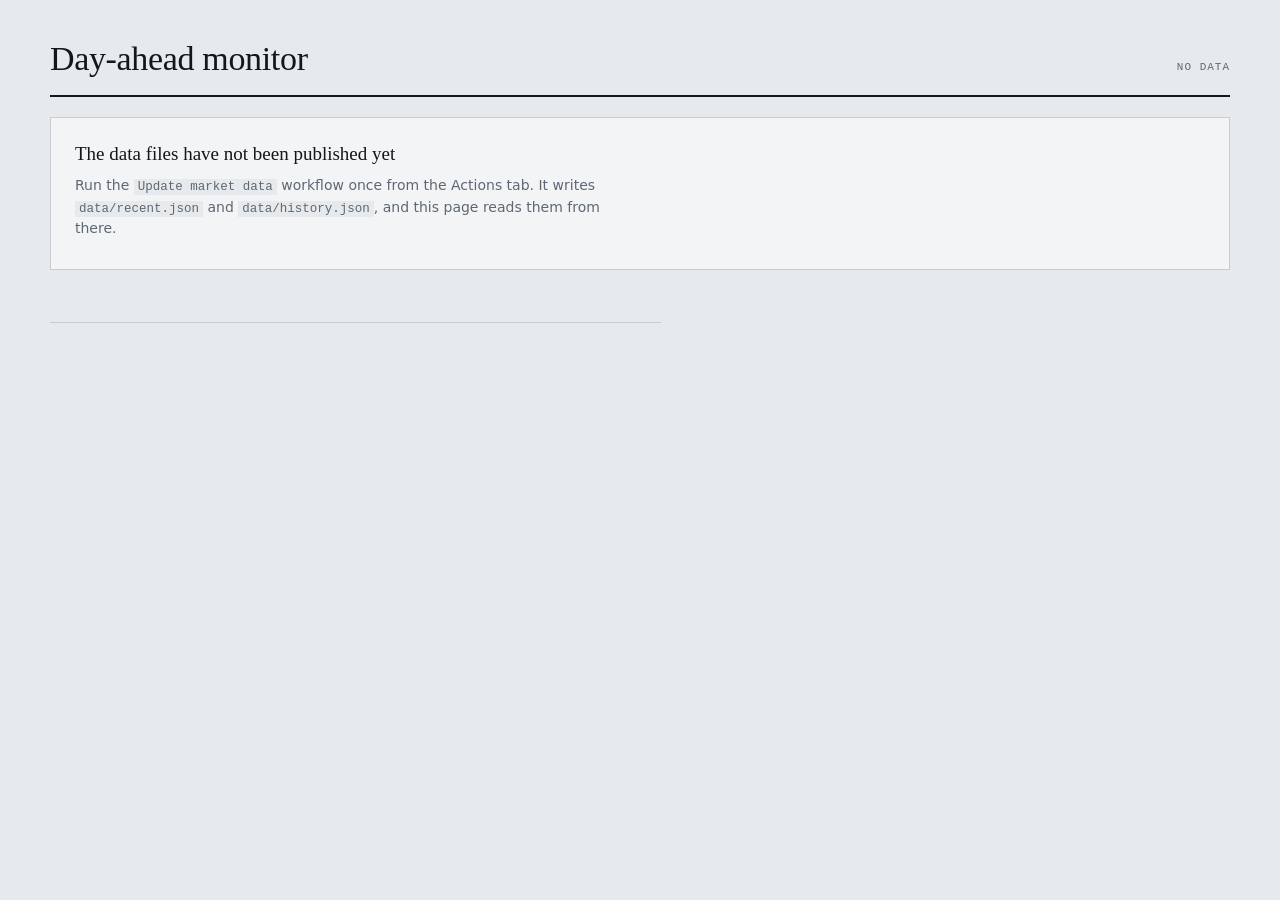
==== index.html @ 09de305c "Add files via upload" ====
<!DOCTYPE html>
<html lang="en">
<head>
<meta charset="utf-8">
<meta name="viewport" content="width=device-width, initial-scale=1">
<meta name="robots" content="noindex, nofollow">
<title>Day-ahead monitor</title>
<style>
  :root {
    --paper:    #E7EAEC;
    --card:     #F2F4F5;
    --ink:      #12171E;
    --muted:    #5D6874;
    --rule:     #C6CCD1;
    --charge:   #0B5D57;
    --discharge:#B8552A;
    --focus:    #1F4E8C;

    --serif: "Iowan Old Style", "Charter", "Palatino Linotype", Palatino, Georgia, serif;
    --sans: system-ui, -apple-system, "Segoe UI", Roboto, Helvetica, Arial, sans-serif;
    --mono: ui-monospace, SFMono-Regular, "SF Mono", Menlo, Consolas, "Liberation Mono", monospace;
  }

  * { box-sizing: border-box; }

  body {
    margin: 0;
    padding: 0 24px 64px;
    background: var(--paper);
    color: var(--ink);
    font-family: var(--sans);
    font-size: 15px;
    line-height: 1.5;
    -webkit-font-smoothing: antialiased;
  }

  .wrap { max-width: 1180px; margin: 0 auto; }

  /* ---------- masthead ---------- */
  .masthead {
    display: flex;
    flex-wrap: wrap;
    align-items: baseline;
    justify-content: space-between;
    gap: 12px;
    padding: 40px 0 18px;
    border-bottom: 2px solid var(--ink);
  }
  .masthead h1 {
    font-family: var(--serif);
    font-weight: 400;
    font-size: 34px;
    line-height: 1.1;
    letter-spacing: -0.01em;
    margin: 0;
  }
  .stamp {
    font-family: var(--mono);
    font-size: 11px;
    letter-spacing: 0.09em;
    text-transform: uppercase;
    color: var(--muted);
    text-align: right;
  }

  /* ---------- section headers ---------- */
  .band {
    display: flex;
    flex-wrap: wrap;
    align-items: baseline;
    justify-content: space-between;
    gap: 16px;
    margin: 44px 0 4px;
  }
  .band h2 {
    font-family: var(--mono);
    font-size: 11px;
    font-weight: 600;
    letter-spacing: 0.16em;
    text-transform: uppercase;
    color: var(--muted);
    margin: 0;
  }
  .band .note { font-size: 12.5px; color: var(--muted); }
  .band + .rule { border-top: 1px solid var(--rule); margin-bottom: 20px; }

  /* ---------- day strips: the centrepiece ---------- */
  .daynav {
    display: flex;
    align-items: center;
    gap: 8px;
    font-family: var(--mono);
    font-size: 12px;
  }
  button {
    font: inherit;
    color: var(--ink);
    background: var(--card);
    border: 1px solid var(--rule);
    border-radius: 2px;
    padding: 3px 9px;
    cursor: pointer;
  }
  button:hover:not(:disabled) { border-color: var(--ink); }
  button:disabled { opacity: 0.35; cursor: default; }
  button:focus-visible { outline: 2px solid var(--focus); outline-offset: 1px; }
  button[aria-pressed="true"] { background: var(--ink); color: var(--paper); border-color: var(--ink); }

  .strips { display: flex; flex-direction: column; gap: 2px; }

  .hourscale {
    display: grid;
    grid-template-columns: 132px 1fr 250px;
    gap: 14px;
    align-items: end;
    font-family: var(--mono);
    font-size: 9.5px;
    color: var(--muted);
    margin-bottom: 3px;
  }
  .hourscale .ticks { display: grid; grid-template-columns: repeat(24, 1fr); }
  .hourscale .ticks span { text-align: left; }

  .strip {
    display: grid;
    grid-template-columns: 132px 1fr 250px;
    gap: 14px;
    align-items: center;
  }
  .strip .zone {
    font-family: var(--serif);
    font-size: 15px;
    line-height: 1.15;
    text-align: right;
  }
  .strip .zone small {
    display: block;
    font-family: var(--mono);
    font-size: 9.5px;
    letter-spacing: 0.08em;
    color: var(--muted);
    text-transform: uppercase;
  }
  .hours { display: grid; grid-template-columns: repeat(24, 1fr); gap: 1px; height: 40px; }
  .hr { position: relative; }
  .hr::after {
    content: "";
    position: absolute;
    left: 50%;
    transform: translateX(-50%);
    bottom: 2px;
    width: 0; height: 0;
    border-left: 3.5px solid transparent;
    border-right: 3.5px solid transparent;
  }
  .hr.charge::after  { border-bottom: 5px solid var(--charge); }
  .hr.discharge::after { border-top: 5px solid var(--discharge); bottom: auto; top: 2px; }

  .figures {
    display: grid;
    grid-template-columns: repeat(3, 1fr);
    gap: 10px;
    font-family: var(--mono);
    font-size: 13px;
  }
  .figures div { text-align: right; }
  .figures span {
    display: block;
    font-size: 8.5px;
    letter-spacing: 0.09em;
    text-transform: uppercase;
    color: var(--muted);
  }
  .neg { color: var(--charge); }

  .legend {
    display: flex;
    flex-wrap: wrap;
    gap: 18px;
    align-items: center;
    margin-top: 16px;
    font-family: var(--mono);
    font-size: 10.5px;
    letter-spacing: 0.05em;
    color: var(--muted);
  }
  .ramp { display: flex; align-items: center; gap: 7px; }
  .ramp i { display: block; width: 132px; height: 9px; }
  .mark { display: inline-block; width: 0; height: 0; border-left: 3.5px solid transparent; border-right: 3.5px solid transparent; vertical-align: 1px; margin-right: 4px; }
  .mark.c { border-bottom: 5px solid var(--charge); }
  .mark.d { border-top: 5px solid var(--discharge); }

  /* ---------- trend ---------- */
  .controls { display: flex; flex-wrap: wrap; gap: 6px; }
  .chartbox { position: relative; }
  svg { display: block; width: 100%; height: auto; }
  .gridline { stroke: var(--rule); stroke-width: 1; }
  .axis { font-family: var(--mono); font-size: 10px; fill: var(--muted); }
  .series { fill: none; stroke-width: 1.6; stroke-linejoin: round; stroke-linecap: round; }
  .zonekeys { display: flex; flex-wrap: wrap; gap: 14px; margin-top: 10px; font-family: var(--mono); font-size: 11px; }
  .zonekeys button { display: flex; align-items: center; gap: 6px; background: none; border: none; padding: 2px 0; color: var(--muted); }
  .zonekeys button[aria-pressed="true"] { color: var(--ink); background: none; }
  .zonekeys i { width: 14px; height: 3px; border-radius: 2px; display: block; }
  .zonekeys button[aria-pressed="false"] i { opacity: 0.25; }

  /* ---------- table ---------- */
  table { width: 100%; border-collapse: collapse; font-family: var(--mono); font-size: 12.5px; }
  th, td { padding: 7px 10px; text-align: right; border-bottom: 1px solid var(--rule); white-space: nowrap; }
  th {
    font-size: 9px; font-weight: 600; letter-spacing: 0.09em;
    text-transform: uppercase; color: var(--muted); border-bottom: 1px solid var(--ink);
  }
  th:first-child, td:first-child { text-align: left; font-family: var(--serif); font-size: 14px; }
  tbody tr:hover { background: var(--card); }
  .scroll { overflow-x: auto; }

  /* ---------- states + footer ---------- */
  .msg {
    border: 1px solid var(--rule);
    background: var(--card);
    padding: 22px 24px;
    margin-top: 20px;
  }
  .msg h3 { font-family: var(--serif); font-weight: 400; font-size: 19px; margin: 0 0 6px; }
  .msg p { margin: 0 0 8px; color: var(--muted); font-size: 14px; max-width: 62ch; }
  .msg code { font-family: var(--mono); font-size: 12.5px; background: var(--paper); padding: 1px 4px; }

  footer {
    margin-top: 52px; padding-top: 16px;
    border-top: 1px solid var(--rule);
    font-size: 12px; color: var(--muted); max-width: 80ch;
  }
  footer p { margin: 0 0 6px; }

  @media (max-width: 860px) {
    .hourscale, .strip { grid-template-columns: 92px 1fr; }
    .figures { grid-column: 1 / -1; grid-template-columns: repeat(3, 1fr); }
    .hourscale .ticks { grid-column: 2; }
    .masthead h1 { font-size: 26px; }
  }
  @media (prefers-reduced-motion: reduce) { * { transition: none !important; } }
</style>
</head>
<body>
<div class="wrap">

  <header class="masthead">
    <h1>Day-ahead monitor</h1>
    <div class="stamp" id="stamp">Loading</div>
  </header>

  <div id="app"></div>

  <section id="today" hidden>
    <div class="band">
      <h2>The shape of the day</h2>
      <div class="daynav">
        <button id="prev" type="button">Earlier</button>
        <strong id="daylabel"></strong>
        <button id="next" type="button">Later</button>
      </div>
    </div>
    <div class="rule"></div>
    <div class="hourscale">
      <div></div>
      <div class="ticks" id="ticks"></div>
      <div></div>
    </div>
    <div class="strips" id="strips"></div>
    <div class="legend">
      <div class="ramp"><i id="ramp"></i></div>
      <span id="ramplabel"></span>
      <span><i class="mark c"></i>Charging hour</span>
      <span><i class="mark d"></i>Discharging hour</span>
    </div>
  </section>

  <section id="trendsection" hidden>
    <div class="band">
      <h2>Trend</h2>
      <div class="controls" id="metrics"></div>
    </div>
    <div class="rule"></div>
    <div class="chartbox"><svg id="chart" viewBox="0 0 1000 340" preserveAspectRatio="xMidYMid meet" role="img" aria-label="Trend chart"></svg></div>
    <div class="zonekeys" id="zonekeys"></div>
  </section>

  <section id="tablesection" hidden>
    <div class="band">
      <h2>Settled figures</h2>
      <div class="note" id="tablenote"></div>
    </div>
    <div class="rule"></div>
    <div class="scroll"><table>
      <thead><tr>
        <th>Market</th><th>Base</th><th>Peak</th><th>Off-peak</th>
        <th>Min</th><th>Max</th><th>Range</th><th>Top 2h less bottom 2h</th>
        <th>Volatility</th><th>Negative hours</th><th>Arbitrage</th><th>Cycles</th>
      </tr></thead>
      <tbody id="tbody"></tbody>
    </table></div>
  </section>

  <footer id="footer"></footer>
</div>

<script>
"use strict";

/* Palette for prices. Anchored on values that mean something in this market:
   below zero, the sand band around typical European baseload, and the upper
   reaches where storage earns its return. */
const STOPS = [
  [-60, [ 8,  70,  66]],
  [  0, [ 46, 131, 122]],
  [ 40, [168, 196, 186]],
  [ 70, [220, 213, 196]],
  [110, [217, 154,  60]],
  [180, [184,  85,  42]],
  [300, [126,  39,  23]]
];

function priceColour(v) {
  if (v <= STOPS[0][0]) return rgb(STOPS[0][1]);
  if (v >= STOPS[STOPS.length - 1][0]) return rgb(STOPS[STOPS.length - 1][1]);
  for (let i = 0; i < STOPS.length - 1; i++) {
    const [a, ca] = STOPS[i], [b, cb] = STOPS[i + 1];
    if (v >= a && v <= b) {
      const t = (v - a) / (b - a);
      return rgb(ca.map((c, j) => Math.round(c + t * (cb[j] - c))));
    }
  }
  return rgb(STOPS[3][1]);
}
const rgb = (c) => `rgb(${c[0]},${c[1]},${c[2]})`;

/* Line colours for the trend chart: distinguishable, and none of them competing
   with the charge and discharge markers. */
const LINES = ["#12171E", "#B8552A", "#0B5D57", "#1F4E8C", "#8A6D2F", "#6B3A6B", "#3F7A3F", "#9A2B3F"];

const METRICS = [
  { id: "arb_revenue", label: "Arbitrage revenue", unit: "EUR/MW/day", dp: 0 },
  { id: "spread",      label: "Daily range",       unit: "EUR/MWh",    dp: 0 },
  { id: "spread_2h",   label: "Top 2h less bottom 2h", unit: "EUR/MWh", dp: 0 },
  { id: "base",        label: "Baseload",          unit: "EUR/MWh",    dp: 1 },
  { id: "volatility",  label: "Volatility",        unit: "EUR/MWh",    dp: 1 },
  { id: "negative_hours", label: "Negative hours", unit: "hours",      dp: 0 }
];

let HISTORY = null, LATEST = null, FIELDS = [];
let dates = [], cursor = 0;
let metric = METRICS[0].id;
let active = new Set();

const $ = (id) => document.getElementById(id);
const fmt = (v, dp = 0) =>
  (v === null || v === undefined) ? "—" : Number(v).toLocaleString("en-GB",
    { minimumFractionDigits: dp, maximumFractionDigits: dp });

function fail(title, body) {
  $("stamp").textContent = "No data";
  $("app").innerHTML =
    `<div class="msg"><h3>${title}</h3><p>${body}</p></div>`;
}

async function load() {
  let recent, history;
  try {
    [recent, history] = await Promise.all([
      fetch("data/recent.json?v=" + Date.now()).then((r) => r.json()),
      fetch("data/history.json?v=" + Date.now()).then((r) => r.json())
    ]);
  } catch (err) {
    fail("The data files have not been published yet",
      "Run the <code>Update market data</code> workflow once from the Actions tab. " +
      "It writes <code>data/recent.json</code> and <code>data/history.json</code>, " +
      "and this page reads them from there.");
    return;
  }

  LATEST = recent;
  HISTORY = history;
  FIELDS = history.fields || [];
  dates = Object.keys(recent.days || {}).filter((d) => Object.keys(recent.days[d]).length).sort();

  if (!dates.length) {
    fail("No days collected yet",
      "The workflow ran but returned nothing. Check the run log in the Actions tab: " +
      "the usual cause is a token that has not been activated for API access yet.");
    return;
  }

  cursor = dates.length - 1;
  active = new Set(LATEST.zones.map((z) => z.id));

  buildMetricButtons();
  buildZoneKeys();
  buildTicks();
  renderStamp();
  renderDay();
  renderTrend();
  renderFooter();

  ["today", "trendsection", "tablesection"].forEach((id) => ($(id).hidden = false));
}

function zoneLabel(id) {
  const z = (LATEST.zones || []).find((z) => z.id === id);
  return z ? z.label : id;
}

function renderStamp() {
  const t = new Date(LATEST.generated_utc);
  $("stamp").innerHTML =
    `Day-ahead auction, hourly<br>Collected ${t.toLocaleString("en-GB",
      { day: "2-digit", month: "short", year: "numeric", hour: "2-digit", minute: "2-digit", timeZone: "UTC" })} UTC`;
}

function buildTicks() {
  $("ticks").innerHTML = Array.from({ length: 24 },
    (_, h) => `<span>${h % 6 === 0 ? String(h).padStart(2, "0") : ""}</span>`).join("");
}

/* ---------- the day ---------- */
function renderDay() {
  const key = dates[cursor];
  const day = LATEST.days[key];
  const d = new Date(key + "T12:00:00Z");

  $("daylabel").textContent = d.toLocaleDateString("en-GB",
    { weekday: "short", day: "2-digit", month: "short", year: "numeric", timeZone: "UTC" });
  $("prev").disabled = cursor === 0;
  $("next").disabled = cursor === dates.length - 1;

  const all = [];
  Object.values(day).forEach((m) => all.push(...m.prices));
  const lo = Math.min(...all), hi = Math.max(...all);

  $("strips").innerHTML = (LATEST.zones || [])
    .filter((z) => day[z.id])
    .map((z) => {
      const m = day[z.id];
      const charge = new Set(m.charge_hours || []);
      const discharge = new Set(m.discharge_hours || []);
      const cells = m.prices.map((p, h) => {
        const cls = charge.has(h) ? " charge" : discharge.has(h) ? " discharge" : "";
        return `<div class="hr${cls}" style="background:${priceColour(p)}" title="${String(h).padStart(2, "0")}:00 · ${fmt(p, 1)} EUR/MWh"></div>`;
      }).join("");
      return `<div class="strip">
        <div class="zone">${z.label}<small>${z.id.replace(/_/g, "-")}</small></div>
        <div class="hours">${cells}</div>
        <div class="figures">
          <div><span>Base</span>${fmt(m.base, 1)}</div>
          <div><span>Range</span>${fmt(m.spread, 0)}</div>
          <div><span>Arbitrage</span>${fmt(m.arb_revenue, 0)}</div>
        </div>
      </div>`;
    }).join("");

  const ramp = STOPS.map(([v, c]) =>
    `${rgb(c)} ${Math.max(0, Math.min(100, ((v - STOPS[0][0]) / (STOPS[STOPS.length - 1][0] - STOPS[0][0])) * 100))}%`).join(", ");
  $("ramp").style.background = `linear-gradient(90deg, ${ramp})`;
  $("ramplabel").textContent = `−60 to 300 EUR/MWh · this day ${fmt(lo, 0)} to ${fmt(hi, 0)}`;

  renderTable(day);
}

function renderTable(day) {
  $("tablenote").textContent =
    `${LATEST.assumptions.duration_h} hour battery, ` +
    `${Math.round(LATEST.assumptions.round_trip_efficiency * 100)} per cent round trip, ` +
    `peak ${LATEST.assumptions.peak_definition}`;

  $("tbody").innerHTML = (LATEST.zones || [])
    .filter((z) => day[z.id])
    .map((z) => {
      const m = day[z.id];
      const neg = m.negative_hours > 0 ? ' class="neg"' : "";
      return `<tr>
        <td>${z.label}</td>
        <td>${fmt(m.base, 1)}</td><td>${fmt(m.peak, 1)}</td><td>${fmt(m.offpeak, 1)}</td>
        <td>${fmt(m.min, 1)}</td><td>${fmt(m.max, 1)}</td><td>${fmt(m.spread, 1)}</td>
        <td>${fmt(m.spread_2h, 1)}</td><td>${fmt(m.volatility, 1)}</td>
        <td${neg}>${m.negative_hours}</td>
        <td>${fmt(m.arb_revenue, 0)}</td><td>${fmt(m.cycles, 2)}</td>
      </tr>`;
    }).join("");
}

/* ---------- trend ---------- */
function buildMetricButtons() {
  $("metrics").innerHTML = METRICS.map((m) =>
    `<button type="button" data-metric="${m.id}" aria-pressed="${m.id === metric}">${m.label}</button>`).join("");
  $("metrics").addEventListener("click", (e) => {
    const b = e.target.closest("button");
    if (!b) return;
    metric = b.dataset.metric;
    [...$("metrics").children].forEach((c) => c.setAttribute("aria-pressed", c.dataset.metric === metric));
    renderTrend();
  });
}

function buildZoneKeys() {
  $("zonekeys").innerHTML = (LATEST.zones || []).map((z, i) =>
    `<button type="button" data-zone="${z.id}" aria-pressed="true">
       <i style="background:${LINES[i % LINES.length]}"></i>${z.label}</button>`).join("");
  $("zonekeys").addEventListener("click", (e) => {
    const b = e.target.closest("button");
    if (!b) return;
    const id = b.dataset.zone;
    if (active.has(id)) active.delete(id); else active.add(id);
    b.setAttribute("aria-pressed", active.has(id));
    renderTrend();
  });
}

function renderTrend() {
  const meta = METRICS.find((m) => m.id === metric);
  const W = 1000, H = 340, L = 58, R = 16, T = 16, B = 30;
  const window = Object.keys(HISTORY.days || {}).sort().slice(-540);
  const svg = $("chart");

  const rows = (LATEST.zones || [])
    .map((z, i) => ({
      id: z.id,
      colour: LINES[i % LINES.length],
      points: window.map((d, x) => {
        const row = (HISTORY.days[d] || {})[z.id];
        if (!row) return null;
        const v = row[FIELDS.indexOf(metric)];
        return (v === undefined || v === null) ? null : [x, v];
      })
    }))
    .filter((r) => active.has(r.id));

  const values = rows.flatMap((r) => r.points.filter(Boolean).map((p) => p[1]));
  if (!values.length) {
    svg.innerHTML = `<text x="${W / 2}" y="${H / 2}" text-anchor="middle" class="axis">Select a market to plot</text>`;
    return;
  }

  let lo = Math.min(0, Math.min(...values));
  let hi = Math.max(...values);
  if (hi === lo) hi = lo + 1;
  const pad = (hi - lo) * 0.08;
  hi += pad; if (lo < 0) lo -= pad;

  const px = (x) => L + (window.length <= 1 ? 0 : (x / (window.length - 1)) * (W - L - R));
  const py = (v) => T + (1 - (v - lo) / (hi - lo)) * (H - T - B);

  let out = "";
  for (let i = 0; i <= 4; i++) {
    const v = lo + (i / 4) * (hi - lo), y = py(v);
    out += `<line class="gridline" x1="${L}" y1="${y.toFixed(1)}" x2="${W - R}" y2="${y.toFixed(1)}"${v === 0 ? ' stroke-width="1.6"' : ""}/>`;
    out += `<text class="axis" x="${L - 8}" y="${(y + 3.5).toFixed(1)}" text-anchor="end">${fmt(v, meta.dp)}</text>`;
  }

  const every = Math.max(1, Math.round(window.length / 7));
  window.forEach((d, x) => {
    if (x % every && x !== window.length - 1) return;
    out += `<text class="axis" x="${px(x).toFixed(1)}" y="${H - 10}" text-anchor="middle">${
      new Date(d + "T12:00:00Z").toLocaleDateString("en-GB", { day: "2-digit", month: "short", timeZone: "UTC" })}</text>`;
  });

  rows.forEach((r) => {
    let path = "", pen = false;
    r.points.forEach((p) => {
      if (!p) { pen = false; return; }
      path += `${pen ? "L" : "M"}${px(p[0]).toFixed(1)} ${py(p[1]).toFixed(1)} `;
      pen = true;
    });
    if (path) out += `<path class="series" d="${path.trim()}" stroke="${r.colour}"/>`;
  });

  svg.innerHTML = out;
  svg.setAttribute("aria-label",
    `${meta.label} in ${meta.unit} across ${rows.length} markets over the last ${window.length} days`);
}

function renderFooter() {
  const a = LATEST.assumptions;
  $("footer").innerHTML = `
    <p><strong>Arbitrage revenue</strong> is the profit a ${a.duration_h} hour battery would have earned
    trading that day's day-ahead curve with perfect foresight, at ${Math.round(a.round_trip_efficiency * 100)}
    per cent round-trip efficiency and a limit of two full cycles, starting and finishing empty.
    It is an upper bound on day-ahead arbitrage alone: it excludes ancillary services, intraday trading,
    imbalance exposure, degradation and every cost of running the asset.</p>
    <p>Prices are settled day-ahead auction results from the ENTSO-E Transparency Platform, averaged to
    local clock hours. Where a market clears in quarter-hour periods, those are averaged up, which
    understates what a battery could capture within the hour.</p>
    <p>Collected once daily. Indicative figures for orientation, not a valuation or a trading input.</p>`;
}

$("prev").addEventListener("click", () => { if (cursor > 0) { cursor--; renderDay(); } });
$("next").addEventListener("click", () => { if (cursor < dates.length - 1) { cursor++; renderDay(); } });
document.addEventListener("keydown", (e) => {
  if (e.target.tagName === "BUTTON") return;
  if (e.key === "ArrowLeft" && cursor > 0) { cursor--; renderDay(); }
  if (e.key === "ArrowRight" && cursor < dates.length - 1) { cursor++; renderDay(); }
});

load();
</script>
</body>
</html>
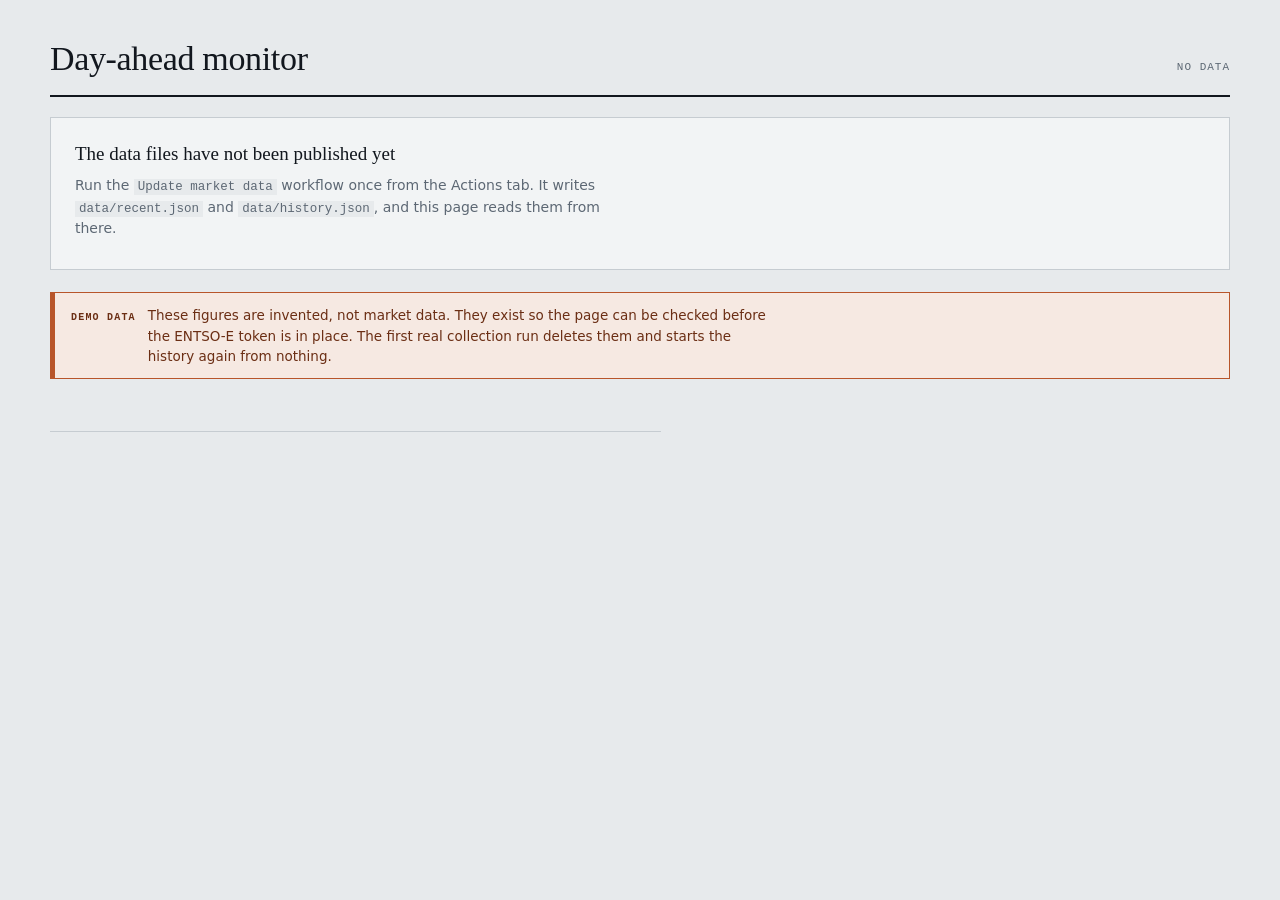
==== commit e950599e: "Add files via upload" ====
--- a/index.html
+++ b/index.html
@@ -214,6 +214,22 @@
   tbody tr:hover { background: var(--card); }
   .scroll { overflow-x: auto; }
 
+  .demo {
+    display: flex; gap: 12px; align-items: baseline;
+    border: 1px solid #B8552A;
+    border-left-width: 5px;
+    background: #F6E9E2;
+    color: #6B2E14;
+    padding: 12px 16px;
+    margin-top: 22px;
+    font-size: 13.5px;
+  }
+  .demo strong {
+    font-family: var(--mono); font-size: 10px; font-weight: 600;
+    letter-spacing: 0.12em; text-transform: uppercase; white-space: nowrap;
+  }
+  .demo p { margin: 0; max-width: 72ch; }
+
   /* ---------- states + footer ---------- */
   .msg {
     border: 1px solid var(--rule);
@@ -250,6 +266,12 @@
   </header>
 
   <div id="app"></div>
+  <div id="demo" class="demo" hidden>
+    <strong>Demo data</strong>
+    <p>These figures are invented, not market data. They exist so the page can be
+    checked before the ENTSO-E token is in place. The first real collection run
+    deletes them and starts the history again from nothing.</p>
+  </div>
 
   <section id="today" hidden>
     <div class="band">
@@ -393,6 +415,11 @@
   cursor = dates.length - 1;
   active = new Set(LATEST.zones.map((z) => z.id));
 
+  if (recent.demo || history.demo) {
+    $("demo").hidden = false;
+    document.title = "DEMO DATA \u00b7 Day-ahead monitor";
+  }
+
   buildMetricButtons();
   buildZoneKeys();
   buildTicks();
@@ -412,7 +439,8 @@
 function renderStamp() {
   const t = new Date(LATEST.generated_utc);
   $("stamp").innerHTML =
-    `Day-ahead auction, hourly<br>Collected ${t.toLocaleString("en-GB",
+    `${LATEST.demo ? "Invented figures, not market data" : "Day-ahead auction, hourly"}<br>${
+      LATEST.demo ? "Generated" : "Collected"} ${t.toLocaleString("en-GB",
       { day: "2-digit", month: "short", year: "numeric", hour: "2-digit", minute: "2-digit", timeZone: "UTC" })} UTC`;
 }
 
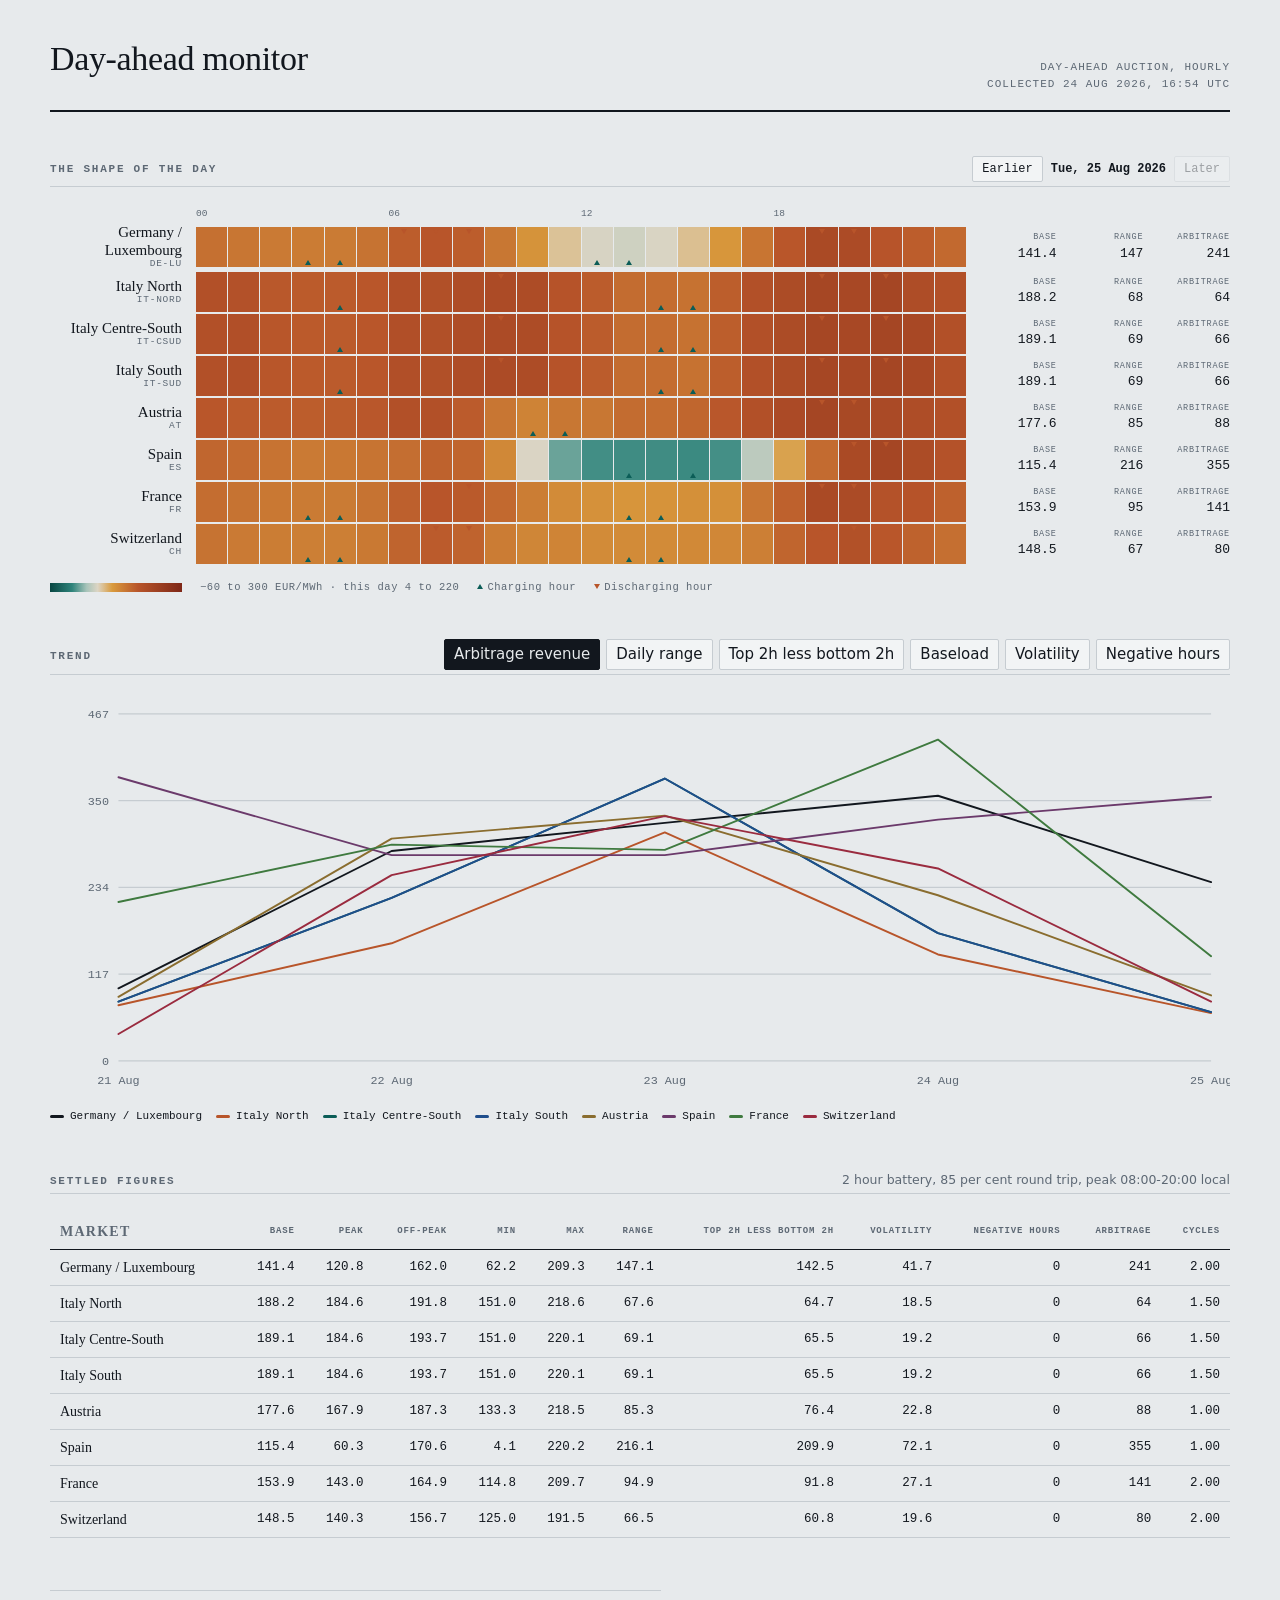
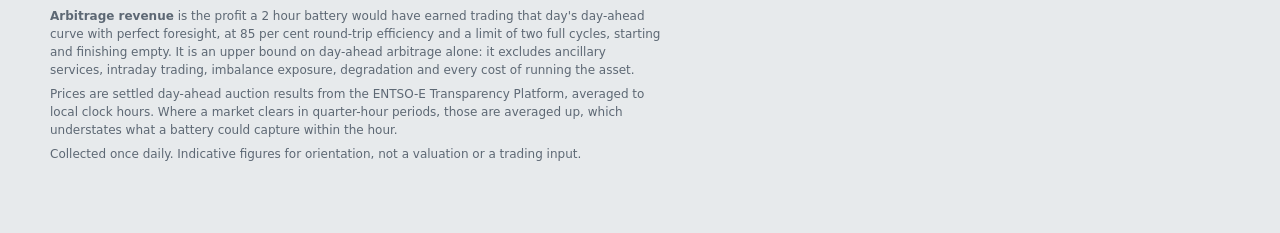
==== commit eca4d512: "Update index.html" ====
--- a/index.html
+++ b/index.html
@@ -22,7 +22,7 @@
   }
 
   * { box-sizing: border-box; }
-
+  [hidden] { display: none !important; }
   body {
     margin: 0;
     padding: 0 24px 64px;
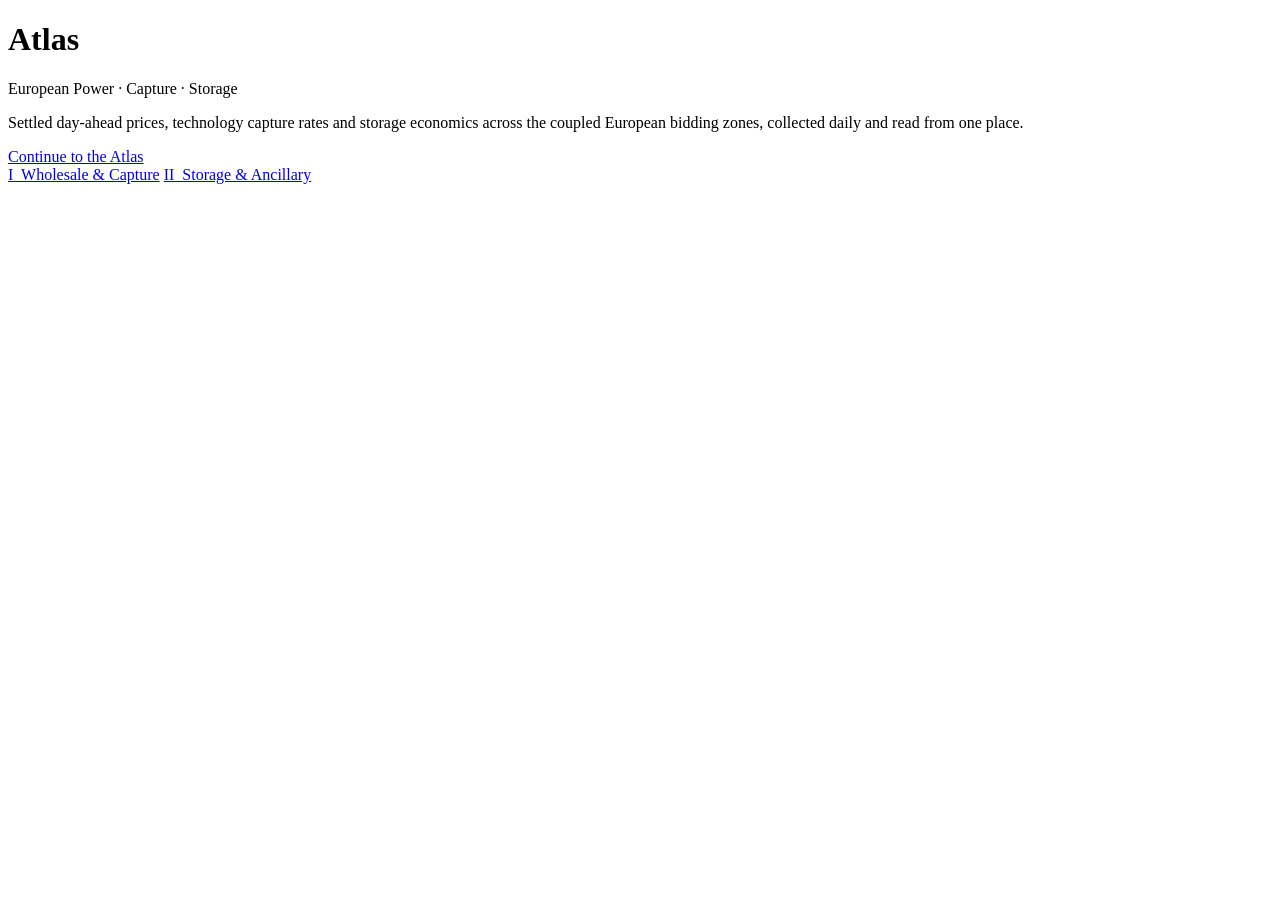
==== commit 01394a84: "Add files via upload" ====
--- a/index.html
+++ b/index.html
@@ -4,630 +4,26 @@
 <meta charset="utf-8">
 <meta name="viewport" content="width=device-width, initial-scale=1">
 <meta name="robots" content="noindex, nofollow">
-<title>Day-ahead monitor</title>
-<style>
-  :root {
-    --paper:    #E7EAEC;
-    --card:     #F2F4F5;
-    --ink:      #12171E;
-    --muted:    #5D6874;
-    --rule:     #C6CCD1;
-    --charge:   #0B5D57;
-    --discharge:#B8552A;
-    --focus:    #1F4E8C;
-
-    --serif: "Iowan Old Style", "Charter", "Palatino Linotype", Palatino, Georgia, serif;
-    --sans: system-ui, -apple-system, "Segoe UI", Roboto, Helvetica, Arial, sans-serif;
-    --mono: ui-monospace, SFMono-Regular, "SF Mono", Menlo, Consolas, "Liberation Mono", monospace;
-  }
-
-  * { box-sizing: border-box; }
-  [hidden] { display: none !important; }
-  body {
-    margin: 0;
-    padding: 0 24px 64px;
-    background: var(--paper);
-    color: var(--ink);
-    font-family: var(--sans);
-    font-size: 15px;
-    line-height: 1.5;
-    -webkit-font-smoothing: antialiased;
-  }
-
-  .wrap { max-width: 1180px; margin: 0 auto; }
-
-  /* ---------- masthead ---------- */
-  .masthead {
-    display: flex;
-    flex-wrap: wrap;
-    align-items: baseline;
-    justify-content: space-between;
-    gap: 12px;
-    padding: 40px 0 18px;
-    border-bottom: 2px solid var(--ink);
-  }
-  .masthead h1 {
-    font-family: var(--serif);
-    font-weight: 400;
-    font-size: 34px;
-    line-height: 1.1;
-    letter-spacing: -0.01em;
-    margin: 0;
-  }
-  .stamp {
-    font-family: var(--mono);
-    font-size: 11px;
-    letter-spacing: 0.09em;
-    text-transform: uppercase;
-    color: var(--muted);
-    text-align: right;
-  }
-
-  /* ---------- section headers ---------- */
-  .band {
-    display: flex;
-    flex-wrap: wrap;
-    align-items: baseline;
-    justify-content: space-between;
-    gap: 16px;
-    margin: 44px 0 4px;
-  }
-  .band h2 {
-    font-family: var(--mono);
-    font-size: 11px;
-    font-weight: 600;
-    letter-spacing: 0.16em;
-    text-transform: uppercase;
-    color: var(--muted);
-    margin: 0;
-  }
-  .band .note { font-size: 12.5px; color: var(--muted); }
-  .band + .rule { border-top: 1px solid var(--rule); margin-bottom: 20px; }
-
-  /* ---------- day strips: the centrepiece ---------- */
-  .daynav {
-    display: flex;
-    align-items: center;
-    gap: 8px;
-    font-family: var(--mono);
-    font-size: 12px;
-  }
-  button {
-    font: inherit;
-    color: var(--ink);
-    background: var(--card);
-    border: 1px solid var(--rule);
-    border-radius: 2px;
-    padding: 3px 9px;
-    cursor: pointer;
-  }
-  button:hover:not(:disabled) { border-color: var(--ink); }
-  button:disabled { opacity: 0.35; cursor: default; }
-  button:focus-visible { outline: 2px solid var(--focus); outline-offset: 1px; }
-  button[aria-pressed="true"] { background: var(--ink); color: var(--paper); border-color: var(--ink); }
-
-  .strips { display: flex; flex-direction: column; gap: 2px; }
-
-  .hourscale {
-    display: grid;
-    grid-template-columns: 132px 1fr 250px;
-    gap: 14px;
-    align-items: end;
-    font-family: var(--mono);
-    font-size: 9.5px;
-    color: var(--muted);
-    margin-bottom: 3px;
-  }
-  .hourscale .ticks { display: grid; grid-template-columns: repeat(24, 1fr); }
-  .hourscale .ticks span { text-align: left; }
-
-  .strip {
-    display: grid;
-    grid-template-columns: 132px 1fr 250px;
-    gap: 14px;
-    align-items: center;
-  }
-  .strip .zone {
-    font-family: var(--serif);
-    font-size: 15px;
-    line-height: 1.15;
-    text-align: right;
-  }
-  .strip .zone small {
-    display: block;
-    font-family: var(--mono);
-    font-size: 9.5px;
-    letter-spacing: 0.08em;
-    color: var(--muted);
-    text-transform: uppercase;
-  }
-  .hours { display: grid; grid-template-columns: repeat(24, 1fr); gap: 1px; height: 40px; }
-  .hr { position: relative; }
-  .hr::after {
-    content: "";
-    position: absolute;
-    left: 50%;
-    transform: translateX(-50%);
-    bottom: 2px;
-    width: 0; height: 0;
-    border-left: 3.5px solid transparent;
-    border-right: 3.5px solid transparent;
-  }
-  .hr.charge::after  { border-bottom: 5px solid var(--charge); }
-  .hr.discharge::after { border-top: 5px solid var(--discharge); bottom: auto; top: 2px; }
-
-  .figures {
-    display: grid;
-    grid-template-columns: repeat(3, 1fr);
-    gap: 10px;
-    font-family: var(--mono);
-    font-size: 13px;
-  }
-  .figures div { text-align: right; }
-  .figures span {
-    display: block;
-    font-size: 8.5px;
-    letter-spacing: 0.09em;
-    text-transform: uppercase;
-    color: var(--muted);
-  }
-  .neg { color: var(--charge); }
-
-  .legend {
-    display: flex;
-    flex-wrap: wrap;
-    gap: 18px;
-    align-items: center;
-    margin-top: 16px;
-    font-family: var(--mono);
-    font-size: 10.5px;
-    letter-spacing: 0.05em;
-    color: var(--muted);
-  }
-  .ramp { display: flex; align-items: center; gap: 7px; }
-  .ramp i { display: block; width: 132px; height: 9px; }
-  .mark { display: inline-block; width: 0; height: 0; border-left: 3.5px solid transparent; border-right: 3.5px solid transparent; vertical-align: 1px; margin-right: 4px; }
-  .mark.c { border-bottom: 5px solid var(--charge); }
-  .mark.d { border-top: 5px solid var(--discharge); }
-
-  /* ---------- trend ---------- */
-  .controls { display: flex; flex-wrap: wrap; gap: 6px; }
-  .chartbox { position: relative; }
-  svg { display: block; width: 100%; height: auto; }
-  .gridline { stroke: var(--rule); stroke-width: 1; }
-  .axis { font-family: var(--mono); font-size: 10px; fill: var(--muted); }
-  .series { fill: none; stroke-width: 1.6; stroke-linejoin: round; stroke-linecap: round; }
-  .zonekeys { display: flex; flex-wrap: wrap; gap: 14px; margin-top: 10px; font-family: var(--mono); font-size: 11px; }
-  .zonekeys button { display: flex; align-items: center; gap: 6px; background: none; border: none; padding: 2px 0; color: var(--muted); }
-  .zonekeys button[aria-pressed="true"] { color: var(--ink); background: none; }
-  .zonekeys i { width: 14px; height: 3px; border-radius: 2px; display: block; }
-  .zonekeys button[aria-pressed="false"] i { opacity: 0.25; }
-
-  /* ---------- table ---------- */
-  table { width: 100%; border-collapse: collapse; font-family: var(--mono); font-size: 12.5px; }
-  th, td { padding: 7px 10px; text-align: right; border-bottom: 1px solid var(--rule); white-space: nowrap; }
-  th {
-    font-size: 9px; font-weight: 600; letter-spacing: 0.09em;
-    text-transform: uppercase; color: var(--muted); border-bottom: 1px solid var(--ink);
-  }
-  th:first-child, td:first-child { text-align: left; font-family: var(--serif); font-size: 14px; }
-  tbody tr:hover { background: var(--card); }
-  .scroll { overflow-x: auto; }
-
-  .demo {
-    display: flex; gap: 12px; align-items: baseline;
-    border: 1px solid #B8552A;
-    border-left-width: 5px;
-    background: #F6E9E2;
-    color: #6B2E14;
-    padding: 12px 16px;
-    margin-top: 22px;
-    font-size: 13.5px;
-  }
-  .demo strong {
-    font-family: var(--mono); font-size: 10px; font-weight: 600;
-    letter-spacing: 0.12em; text-transform: uppercase; white-space: nowrap;
-  }
-  .demo p { margin: 0; max-width: 72ch; }
-
-  /* ---------- states + footer ---------- */
-  .msg {
-    border: 1px solid var(--rule);
-    background: var(--card);
-    padding: 22px 24px;
-    margin-top: 20px;
-  }
-  .msg h3 { font-family: var(--serif); font-weight: 400; font-size: 19px; margin: 0 0 6px; }
-  .msg p { margin: 0 0 8px; color: var(--muted); font-size: 14px; max-width: 62ch; }
-  .msg code { font-family: var(--mono); font-size: 12.5px; background: var(--paper); padding: 1px 4px; }
-
-  footer {
-    margin-top: 52px; padding-top: 16px;
-    border-top: 1px solid var(--rule);
-    font-size: 12px; color: var(--muted); max-width: 80ch;
-  }
-  footer p { margin: 0 0 6px; }
-
-  @media (max-width: 860px) {
-    .hourscale, .strip { grid-template-columns: 92px 1fr; }
-    .figures { grid-column: 1 / -1; grid-template-columns: repeat(3, 1fr); }
-    .hourscale .ticks { grid-column: 2; }
-    .masthead h1 { font-size: 26px; }
-  }
-  @media (prefers-reduced-motion: reduce) { * { transition: none !important; } }
-</style>
+<title>Atlas</title>
+<link rel="stylesheet" href="assets/atlas.css">
 </head>
 <body>
-<div class="wrap">
+<main class="front">
+  <div class="rule-w"></div>
+  <h1>Atlas</h1>
+  <p class="sub">European Power &middot; Capture &middot; Storage</p>
+  <div class="rule-w"></div>
 
-  <header class="masthead">
-    <h1>Day-ahead monitor</h1>
-    <div class="stamp" id="stamp">Loading</div>
-  </header>
+  <p class="blurb">Settled day-ahead prices, technology capture rates and storage
+  economics across the coupled European bidding zones, collected daily and read
+  from one place.</p>
 
-  <div id="app"></div>
-  <div id="demo" class="demo" hidden>
-    <strong>Demo data</strong>
-    <p>These figures are invented, not market data. They exist so the page can be
-    checked before the ENTSO-E token is in place. The first real collection run
-    deletes them and starts the history again from nothing.</p>
+  <a class="enter" href="power.html">Continue to the Atlas</a>
+
+  <div class="contents">
+    <a href="power.html">I &nbsp;Wholesale &amp; Capture</a>
+    <a href="storage.html">II &nbsp;Storage &amp; Ancillary</a>
   </div>
-
-  <section id="today" hidden>
-    <div class="band">
-      <h2>The shape of the day</h2>
-      <div class="daynav">
-        <button id="prev" type="button">Earlier</button>
-        <strong id="daylabel"></strong>
-        <button id="next" type="button">Later</button>
-      </div>
-    </div>
-    <div class="rule"></div>
-    <div class="hourscale">
-      <div></div>
-      <div class="ticks" id="ticks"></div>
-      <div></div>
-    </div>
-    <div class="strips" id="strips"></div>
-    <div class="legend">
-      <div class="ramp"><i id="ramp"></i></div>
-      <span id="ramplabel"></span>
-      <span><i class="mark c"></i>Charging hour</span>
-      <span><i class="mark d"></i>Discharging hour</span>
-    </div>
-  </section>
-
-  <section id="trendsection" hidden>
-    <div class="band">
-      <h2>Trend</h2>
-      <div class="controls" id="metrics"></div>
-    </div>
-    <div class="rule"></div>
-    <div class="chartbox"><svg id="chart" viewBox="0 0 1000 340" preserveAspectRatio="xMidYMid meet" role="img" aria-label="Trend chart"></svg></div>
-    <div class="zonekeys" id="zonekeys"></div>
-  </section>
-
-  <section id="tablesection" hidden>
-    <div class="band">
-      <h2>Settled figures</h2>
-      <div class="note" id="tablenote"></div>
-    </div>
-    <div class="rule"></div>
-    <div class="scroll"><table>
-      <thead><tr>
-        <th>Market</th><th>Base</th><th>Peak</th><th>Off-peak</th>
-        <th>Min</th><th>Max</th><th>Range</th><th>Top 2h less bottom 2h</th>
-        <th>Volatility</th><th>Negative hours</th><th>Arbitrage</th><th>Cycles</th>
-      </tr></thead>
-      <tbody id="tbody"></tbody>
-    </table></div>
-  </section>
-
-  <footer id="footer"></footer>
-</div>
-
-<script>
-"use strict";
-
-/* Palette for prices. Anchored on values that mean something in this market:
-   below zero, the sand band around typical European baseload, and the upper
-   reaches where storage earns its return. */
-const STOPS = [
-  [-60, [ 8,  70,  66]],
-  [  0, [ 46, 131, 122]],
-  [ 40, [168, 196, 186]],
-  [ 70, [220, 213, 196]],
-  [110, [217, 154,  60]],
-  [180, [184,  85,  42]],
-  [300, [126,  39,  23]]
-];
-
-function priceColour(v) {
-  if (v <= STOPS[0][0]) return rgb(STOPS[0][1]);
-  if (v >= STOPS[STOPS.length - 1][0]) return rgb(STOPS[STOPS.length - 1][1]);
-  for (let i = 0; i < STOPS.length - 1; i++) {
-    const [a, ca] = STOPS[i], [b, cb] = STOPS[i + 1];
-    if (v >= a && v <= b) {
-      const t = (v - a) / (b - a);
-      return rgb(ca.map((c, j) => Math.round(c + t * (cb[j] - c))));
-    }
-  }
-  return rgb(STOPS[3][1]);
-}
-const rgb = (c) => `rgb(${c[0]},${c[1]},${c[2]})`;
-
-/* Line colours for the trend chart: distinguishable, and none of them competing
-   with the charge and discharge markers. */
-const LINES = ["#12171E", "#B8552A", "#0B5D57", "#1F4E8C", "#8A6D2F", "#6B3A6B", "#3F7A3F", "#9A2B3F"];
-
-const METRICS = [
-  { id: "arb_revenue", label: "Arbitrage revenue", unit: "EUR/MW/day", dp: 0 },
-  { id: "spread",      label: "Daily range",       unit: "EUR/MWh",    dp: 0 },
-  { id: "spread_2h",   label: "Top 2h less bottom 2h", unit: "EUR/MWh", dp: 0 },
-  { id: "base",        label: "Baseload",          unit: "EUR/MWh",    dp: 1 },
-  { id: "volatility",  label: "Volatility",        unit: "EUR/MWh",    dp: 1 },
-  { id: "negative_hours", label: "Negative hours", unit: "hours",      dp: 0 }
-];
-
-let HISTORY = null, LATEST = null, FIELDS = [];
-let dates = [], cursor = 0;
-let metric = METRICS[0].id;
-let active = new Set();
-
-const $ = (id) => document.getElementById(id);
-const fmt = (v, dp = 0) =>
-  (v === null || v === undefined) ? "—" : Number(v).toLocaleString("en-GB",
-    { minimumFractionDigits: dp, maximumFractionDigits: dp });
-
-function fail(title, body) {
-  $("stamp").textContent = "No data";
-  $("app").innerHTML =
-    `<div class="msg"><h3>${title}</h3><p>${body}</p></div>`;
-}
-
-async function load() {
-  let recent, history;
-  try {
-    [recent, history] = await Promise.all([
-      fetch("data/recent.json?v=" + Date.now()).then((r) => r.json()),
-      fetch("data/history.json?v=" + Date.now()).then((r) => r.json())
-    ]);
-  } catch (err) {
-    fail("The data files have not been published yet",
-      "Run the <code>Update market data</code> workflow once from the Actions tab. " +
-      "It writes <code>data/recent.json</code> and <code>data/history.json</code>, " +
-      "and this page reads them from there.");
-    return;
-  }
-
-  LATEST = recent;
-  HISTORY = history;
-  FIELDS = history.fields || [];
-  dates = Object.keys(recent.days || {}).filter((d) => Object.keys(recent.days[d]).length).sort();
-
-  if (!dates.length) {
-    fail("No days collected yet",
-      "The workflow ran but returned nothing. Check the run log in the Actions tab: " +
-      "the usual cause is a token that has not been activated for API access yet.");
-    return;
-  }
-
-  cursor = dates.length - 1;
-  active = new Set(LATEST.zones.map((z) => z.id));
-
-  if (recent.demo || history.demo) {
-    $("demo").hidden = false;
-    document.title = "DEMO DATA \u00b7 Day-ahead monitor";
-  }
-
-  buildMetricButtons();
-  buildZoneKeys();
-  buildTicks();
-  renderStamp();
-  renderDay();
-  renderTrend();
-  renderFooter();
-
-  ["today", "trendsection", "tablesection"].forEach((id) => ($(id).hidden = false));
-}
-
-function zoneLabel(id) {
-  const z = (LATEST.zones || []).find((z) => z.id === id);
-  return z ? z.label : id;
-}
-
-function renderStamp() {
-  const t = new Date(LATEST.generated_utc);
-  $("stamp").innerHTML =
-    `${LATEST.demo ? "Invented figures, not market data" : "Day-ahead auction, hourly"}<br>${
-      LATEST.demo ? "Generated" : "Collected"} ${t.toLocaleString("en-GB",
-      { day: "2-digit", month: "short", year: "numeric", hour: "2-digit", minute: "2-digit", timeZone: "UTC" })} UTC`;
-}
-
-function buildTicks() {
-  $("ticks").innerHTML = Array.from({ length: 24 },
-    (_, h) => `<span>${h % 6 === 0 ? String(h).padStart(2, "0") : ""}</span>`).join("");
-}
-
-/* ---------- the day ---------- */
-function renderDay() {
-  const key = dates[cursor];
-  const day = LATEST.days[key];
-  const d = new Date(key + "T12:00:00Z");
-
-  $("daylabel").textContent = d.toLocaleDateString("en-GB",
-    { weekday: "short", day: "2-digit", month: "short", year: "numeric", timeZone: "UTC" });
-  $("prev").disabled = cursor === 0;
-  $("next").disabled = cursor === dates.length - 1;
-
-  const all = [];
-  Object.values(day).forEach((m) => all.push(...m.prices));
-  const lo = Math.min(...all), hi = Math.max(...all);
-
-  $("strips").innerHTML = (LATEST.zones || [])
-    .filter((z) => day[z.id])
-    .map((z) => {
-      const m = day[z.id];
-      const charge = new Set(m.charge_hours || []);
-      const discharge = new Set(m.discharge_hours || []);
-      const cells = m.prices.map((p, h) => {
-        const cls = charge.has(h) ? " charge" : discharge.has(h) ? " discharge" : "";
-        return `<div class="hr${cls}" style="background:${priceColour(p)}" title="${String(h).padStart(2, "0")}:00 · ${fmt(p, 1)} EUR/MWh"></div>`;
-      }).join("");
-      return `<div class="strip">
-        <div class="zone">${z.label}<small>${z.id.replace(/_/g, "-")}</small></div>
-        <div class="hours">${cells}</div>
-        <div class="figures">
-          <div><span>Base</span>${fmt(m.base, 1)}</div>
-          <div><span>Range</span>${fmt(m.spread, 0)}</div>
-          <div><span>Arbitrage</span>${fmt(m.arb_revenue, 0)}</div>
-        </div>
-      </div>`;
-    }).join("");
-
-  const ramp = STOPS.map(([v, c]) =>
-    `${rgb(c)} ${Math.max(0, Math.min(100, ((v - STOPS[0][0]) / (STOPS[STOPS.length - 1][0] - STOPS[0][0])) * 100))}%`).join(", ");
-  $("ramp").style.background = `linear-gradient(90deg, ${ramp})`;
-  $("ramplabel").textContent = `−60 to 300 EUR/MWh · this day ${fmt(lo, 0)} to ${fmt(hi, 0)}`;
-
-  renderTable(day);
-}
-
-function renderTable(day) {
-  $("tablenote").textContent =
-    `${LATEST.assumptions.duration_h} hour battery, ` +
-    `${Math.round(LATEST.assumptions.round_trip_efficiency * 100)} per cent round trip, ` +
-    `peak ${LATEST.assumptions.peak_definition}`;
-
-  $("tbody").innerHTML = (LATEST.zones || [])
-    .filter((z) => day[z.id])
-    .map((z) => {
-      const m = day[z.id];
-      const neg = m.negative_hours > 0 ? ' class="neg"' : "";
-      return `<tr>
-        <td>${z.label}</td>
-        <td>${fmt(m.base, 1)}</td><td>${fmt(m.peak, 1)}</td><td>${fmt(m.offpeak, 1)}</td>
-        <td>${fmt(m.min, 1)}</td><td>${fmt(m.max, 1)}</td><td>${fmt(m.spread, 1)}</td>
-        <td>${fmt(m.spread_2h, 1)}</td><td>${fmt(m.volatility, 1)}</td>
-        <td${neg}>${m.negative_hours}</td>
-        <td>${fmt(m.arb_revenue, 0)}</td><td>${fmt(m.cycles, 2)}</td>
-      </tr>`;
-    }).join("");
-}
-
-/* ---------- trend ---------- */
-function buildMetricButtons() {
-  $("metrics").innerHTML = METRICS.map((m) =>
-    `<button type="button" data-metric="${m.id}" aria-pressed="${m.id === metric}">${m.label}</button>`).join("");
-  $("metrics").addEventListener("click", (e) => {
-    const b = e.target.closest("button");
-    if (!b) return;
-    metric = b.dataset.metric;
-    [...$("metrics").children].forEach((c) => c.setAttribute("aria-pressed", c.dataset.metric === metric));
-    renderTrend();
-  });
-}
-
-function buildZoneKeys() {
-  $("zonekeys").innerHTML = (LATEST.zones || []).map((z, i) =>
-    `<button type="button" data-zone="${z.id}" aria-pressed="true">
-       <i style="background:${LINES[i % LINES.length]}"></i>${z.label}</button>`).join("");
-  $("zonekeys").addEventListener("click", (e) => {
-    const b = e.target.closest("button");
-    if (!b) return;
-    const id = b.dataset.zone;
-    if (active.has(id)) active.delete(id); else active.add(id);
-    b.setAttribute("aria-pressed", active.has(id));
-    renderTrend();
-  });
-}
-
-function renderTrend() {
-  const meta = METRICS.find((m) => m.id === metric);
-  const W = 1000, H = 340, L = 58, R = 16, T = 16, B = 30;
-  const window = Object.keys(HISTORY.days || {}).sort().slice(-540);
-  const svg = $("chart");
-
-  const rows = (LATEST.zones || [])
-    .map((z, i) => ({
-      id: z.id,
-      colour: LINES[i % LINES.length],
-      points: window.map((d, x) => {
-        const row = (HISTORY.days[d] || {})[z.id];
-        if (!row) return null;
-        const v = row[FIELDS.indexOf(metric)];
-        return (v === undefined || v === null) ? null : [x, v];
-      })
-    }))
-    .filter((r) => active.has(r.id));
-
-  const values = rows.flatMap((r) => r.points.filter(Boolean).map((p) => p[1]));
-  if (!values.length) {
-    svg.innerHTML = `<text x="${W / 2}" y="${H / 2}" text-anchor="middle" class="axis">Select a market to plot</text>`;
-    return;
-  }
-
-  let lo = Math.min(0, Math.min(...values));
-  let hi = Math.max(...values);
-  if (hi === lo) hi = lo + 1;
-  const pad = (hi - lo) * 0.08;
-  hi += pad; if (lo < 0) lo -= pad;
-
-  const px = (x) => L + (window.length <= 1 ? 0 : (x / (window.length - 1)) * (W - L - R));
-  const py = (v) => T + (1 - (v - lo) / (hi - lo)) * (H - T - B);
-
-  let out = "";
-  for (let i = 0; i <= 4; i++) {
-    const v = lo + (i / 4) * (hi - lo), y = py(v);
-    out += `<line class="gridline" x1="${L}" y1="${y.toFixed(1)}" x2="${W - R}" y2="${y.toFixed(1)}"${v === 0 ? ' stroke-width="1.6"' : ""}/>`;
-    out += `<text class="axis" x="${L - 8}" y="${(y + 3.5).toFixed(1)}" text-anchor="end">${fmt(v, meta.dp)}</text>`;
-  }
-
-  const every = Math.max(1, Math.round(window.length / 7));
-  window.forEach((d, x) => {
-    if (x % every && x !== window.length - 1) return;
-    out += `<text class="axis" x="${px(x).toFixed(1)}" y="${H - 10}" text-anchor="middle">${
-      new Date(d + "T12:00:00Z").toLocaleDateString("en-GB", { day: "2-digit", month: "short", timeZone: "UTC" })}</text>`;
-  });
-
-  rows.forEach((r) => {
-    let path = "", pen = false;
-    r.points.forEach((p) => {
-      if (!p) { pen = false; return; }
-      path += `${pen ? "L" : "M"}${px(p[0]).toFixed(1)} ${py(p[1]).toFixed(1)} `;
-      pen = true;
-    });
-    if (path) out += `<path class="series" d="${path.trim()}" stroke="${r.colour}"/>`;
-  });
-
-  svg.innerHTML = out;
-  svg.setAttribute("aria-label",
-    `${meta.label} in ${meta.unit} across ${rows.length} markets over the last ${window.length} days`);
-}
-
-function renderFooter() {
-  const a = LATEST.assumptions;
-  $("footer").innerHTML = `
-    <p><strong>Arbitrage revenue</strong> is the profit a ${a.duration_h} hour battery would have earned
-    trading that day's day-ahead curve with perfect foresight, at ${Math.round(a.round_trip_efficiency * 100)}
-    per cent round-trip efficiency and a limit of two full cycles, starting and finishing empty.
-    It is an upper bound on day-ahead arbitrage alone: it excludes ancillary services, intraday trading,
-    imbalance exposure, degradation and every cost of running the asset.</p>
-    <p>Prices are settled day-ahead auction results from the ENTSO-E Transparency Platform, averaged to
-    local clock hours. Where a market clears in quarter-hour periods, those are averaged up, which
-    understates what a battery could capture within the hour.</p>
-    <p>Collected once daily. Indicative figures for orientation, not a valuation or a trading input.</p>`;
-}
-
-$("prev").addEventListener("click", () => { if (cursor > 0) { cursor--; renderDay(); } });
-$("next").addEventListener("click", () => { if (cursor < dates.length - 1) { cursor++; renderDay(); } });
-document.addEventListener("keydown", (e) => {
-  if (e.target.tagName === "BUTTON") return;
-  if (e.key === "ArrowLeft" && cursor > 0) { cursor--; renderDay(); }
-  if (e.key === "ArrowRight" && cursor < dates.length - 1) { cursor++; renderDay(); }
-});
-
-load();
-</script>
+</main>
 </body>
 </html>
